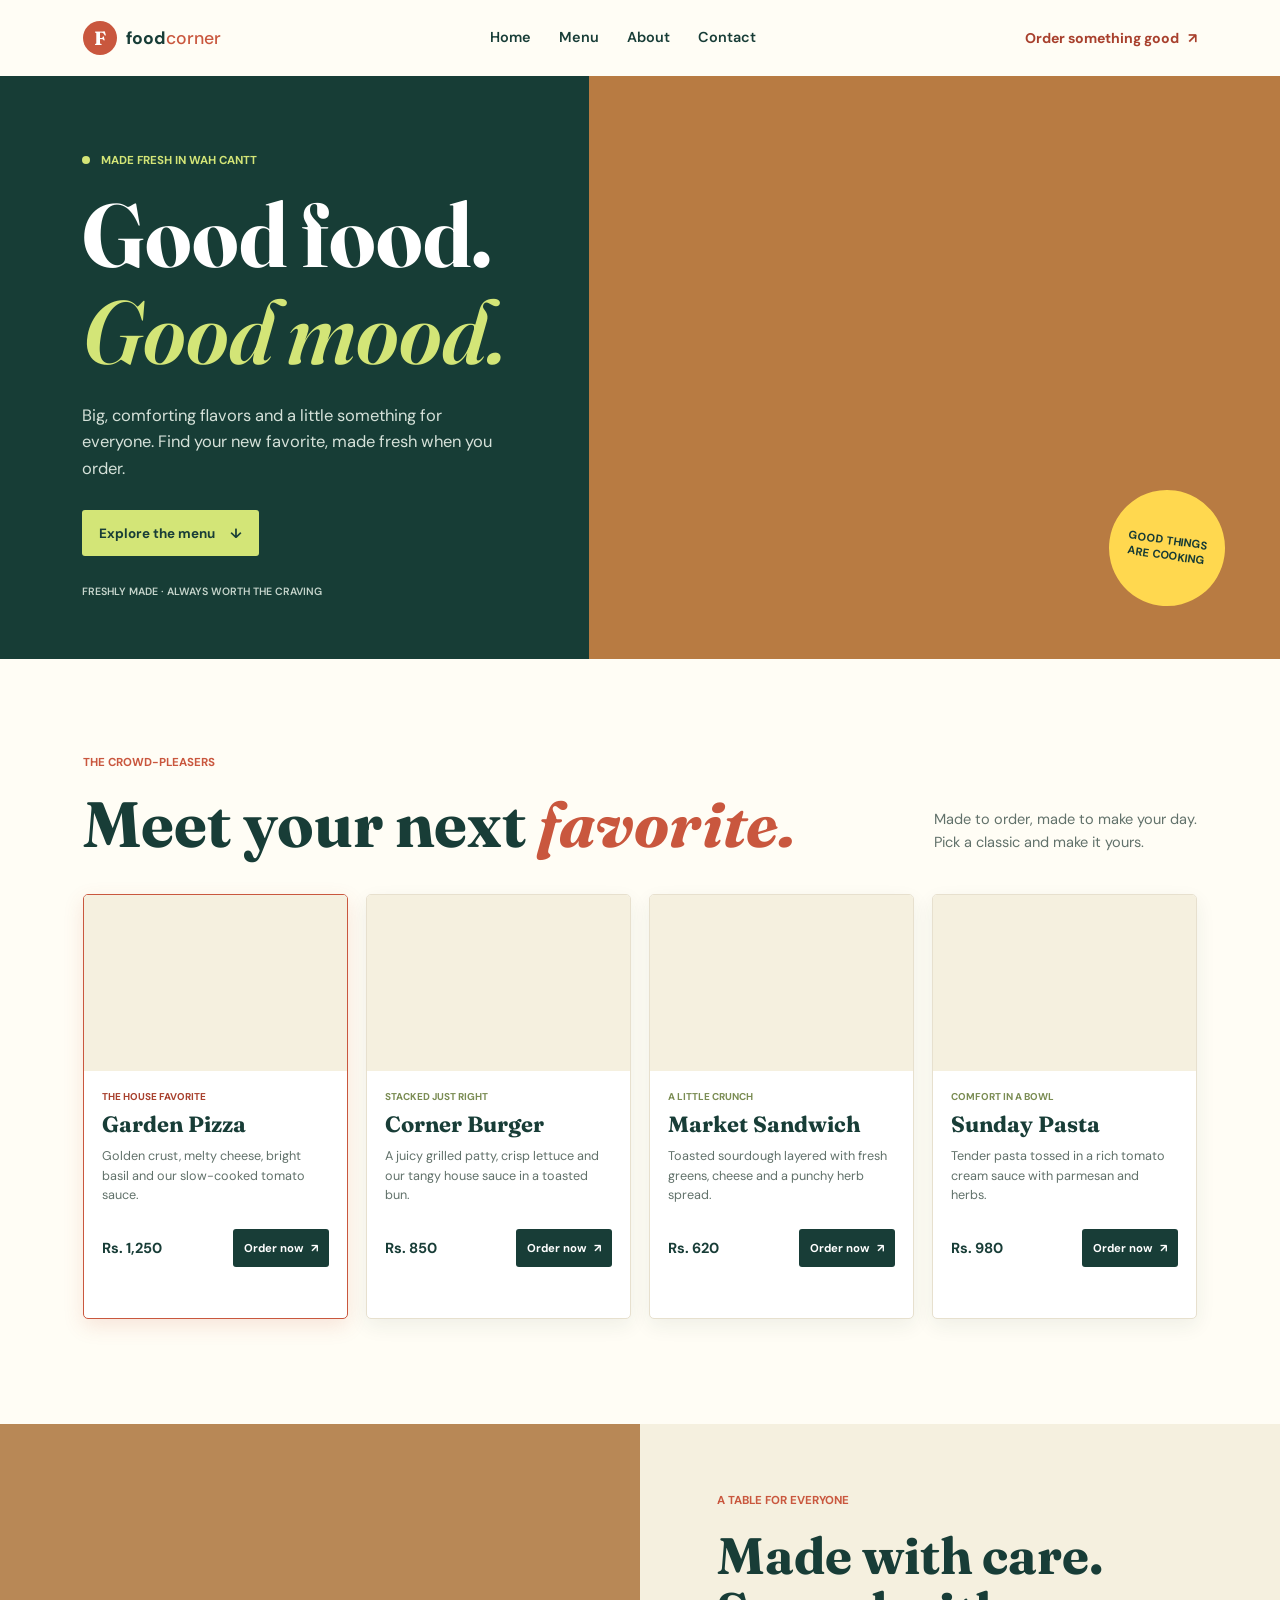
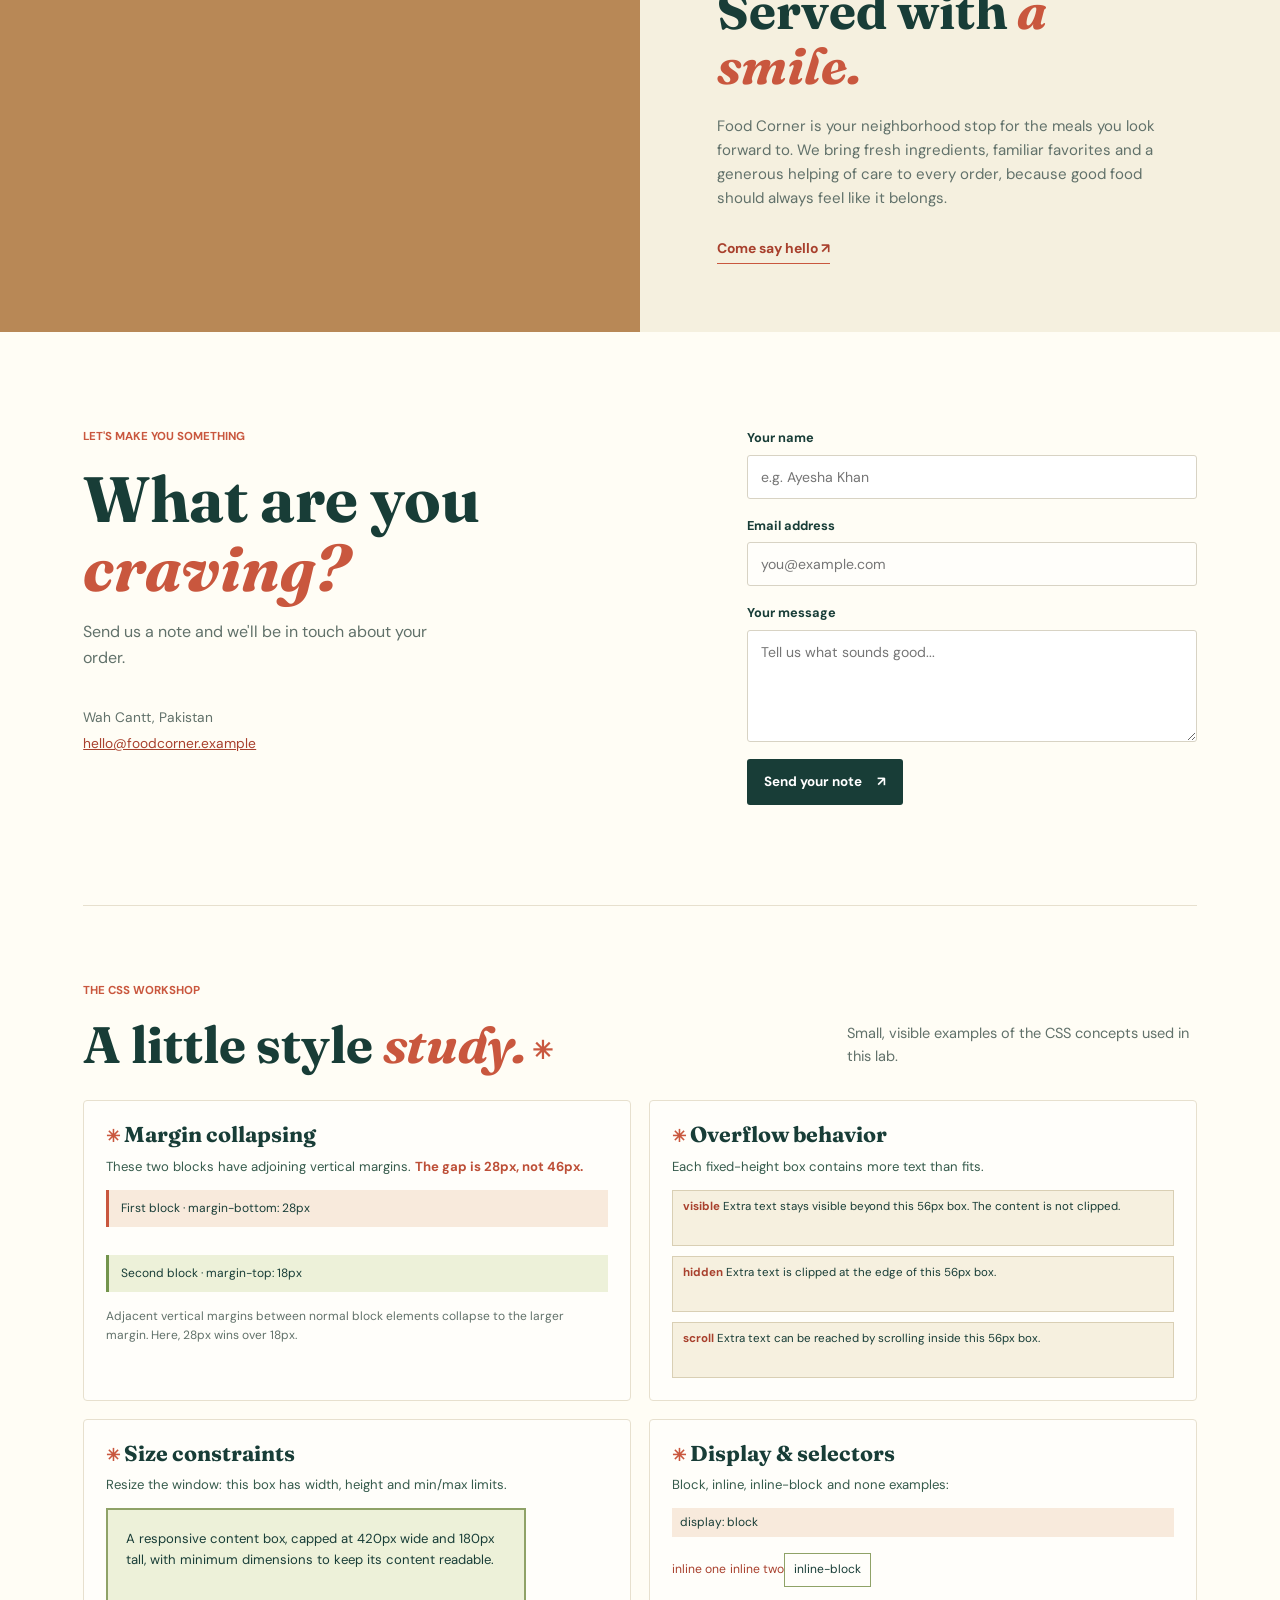
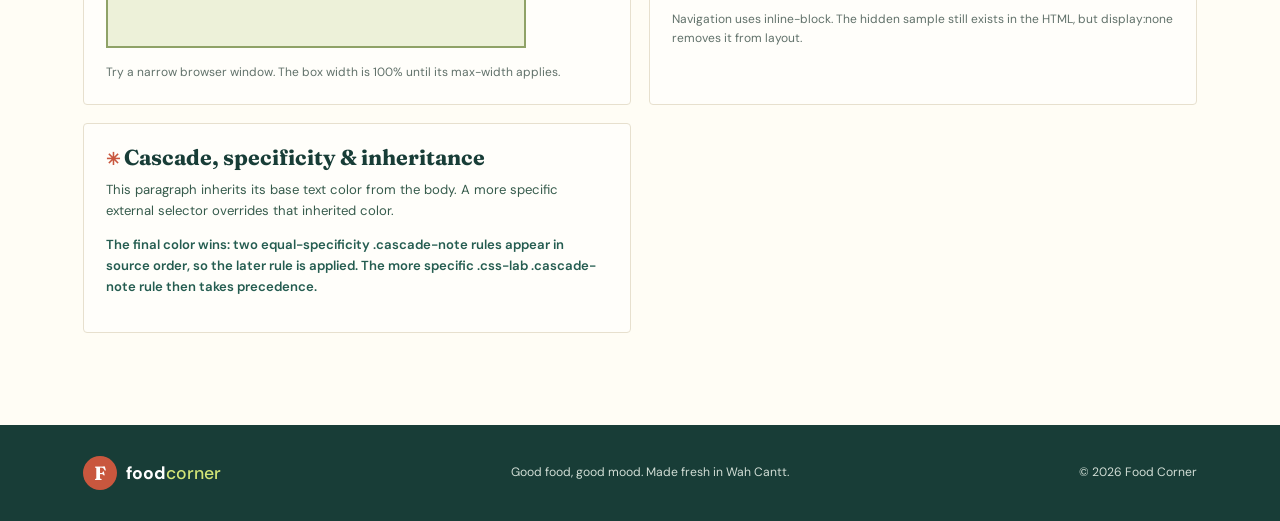
==== index.html @ ebe049f3 "Food Corner" ====
<!doctype html>
<html lang="en">
<head>
  <meta charset="utf-8">
  <meta name="viewport" content="width=device-width, initial-scale=1">
  <meta name="description" content="Fresh, feel-good favorites from Food Corner in Wah Cantt.">
  <title>Food Corner | Good food, good mood</title>
  <link rel="preconnect" href="https://fonts.googleapis.com">
  <link rel="preconnect" href="https://fonts.gstatic.com" crossorigin>
  <link href="https://fonts.googleapis.com/css2?family=DM+Sans:wght@400;500;600;700&family=Fraunces:opsz,wght@9..144,600;9..144,700&display=swap" rel="stylesheet">
  <link rel="stylesheet" href="style.css">
  <style>
    .lab-note strong { color: #bd4f37; }
    .collapse-first { margin-bottom: 28px; }
    .collapse-second { margin-top: 18px; }
  </style>
</head>
<body>
  <header class="site-header">
    <a class="brand" href="#home" aria-label="Food Corner home"><span class="brand-mark">F</span><span>food<span class="brand-light">corner</span></span></a>
    <nav class="main-nav" aria-label="Main navigation">
      <a href="#home">Home</a>
      <a href="#menu">Menu</a>
      <a href="#about">About</a>
      <a href="#contact">Contact</a>
    </nav>
    <a class="header-order" href="#menu">Order something good <span aria-hidden="true">↗</span></a>
  </header>

  <main>
    <section class="hero" id="home">
      <div class="hero-copy">
        <p class="eyebrow"><span class="eyebrow-dot"></span> MADE FRESH IN WAH CANTT</p>
        <h1>Good food.<br><span>Good mood.</span></h1>
        <p class="hero-intro">Big, comforting flavors and a little something for everyone. Find your new favorite, made fresh when you order.</p>
        <a class="button button-light" href="#menu">Explore the menu <span aria-hidden="true">↓</span></a>
        <p class="hero-footnote">FRESHLY MADE · ALWAYS WORTH THE CRAVING</p>
      </div>
      <div class="hero-visual" role="img" aria-label="Freshly baked pizza topped with basil">
        <span class="hero-sticker" style="background-color: #ffd84f; color: #173b35;">GOOD THINGS<br>ARE COOKING</span>
      </div>
    </section>

    <section class="menu-section section-wrap" id="menu">
      <div class="section-heading">
        <div><p class="eyebrow">THE CROWD-PLEASERS</p><h2>Meet your next <span>favorite.</span></h2></div>
        <p>Made to order, made to make your day.<br>Pick a classic and make it yours.</p>
      </div>
      <div class="food-grid">
        <article class="food-card" data-category="favorite">
          <div class="food-image pizza-image" role="img" aria-label="Cheese and basil pizza"></div>
          <div class="food-content"><p class="food-tag">THE HOUSE FAVORITE</p><h3>Garden Pizza</h3><p>Golden crust, melty cheese, bright basil and our slow-cooked tomato sauce.</p><div class="food-bottom"><strong>Rs. 1,250</strong><a class="button button-dark" href="#contact">Order now <span aria-hidden="true">↗</span></a></div></div>
        </article>
        <article class="food-card">
          <div class="food-image burger-image" role="img" aria-label="Juicy burger with lettuce and tomato"></div>
          <div class="food-content"><p class="food-tag">STACKED JUST RIGHT</p><h3>Corner Burger</h3><p>A juicy grilled patty, crisp lettuce and our tangy house sauce in a toasted bun.</p><div class="food-bottom"><strong>Rs. 850</strong><a class="button button-dark" href="#contact">Order now <span aria-hidden="true">↗</span></a></div></div>
        </article>
        <article class="food-card">
          <div class="food-image sandwich-image" role="img" aria-label="Toasted sandwich with fresh fillings"></div>
          <div class="food-content"><p class="food-tag">A LITTLE CRUNCH</p><h3>Market Sandwich</h3><p>Toasted sourdough layered with fresh greens, cheese and a punchy herb spread.</p><div class="food-bottom"><strong>Rs. 620</strong><a class="button button-dark" href="#contact">Order now <span aria-hidden="true">↗</span></a></div></div>
        </article>
        <article class="food-card">
          <div class="food-image pasta-image" role="img" aria-label="Pasta in rich tomato sauce"></div>
          <div class="food-content"><p class="food-tag">COMFORT IN A BOWL</p><h3>Sunday Pasta</h3><p>Tender pasta tossed in a rich tomato cream sauce with parmesan and herbs.</p><div class="food-bottom"><strong>Rs. 980</strong><a class="button button-dark" href="#contact">Order now <span aria-hidden="true">↗</span></a></div></div>
        </article>
      </div>
    </section>

    <section class="about-section" id="about">
      <div class="about-photo" role="img" aria-label="A meal ready to share around the table"></div>
      <div class="about-copy"><p class="eyebrow">A TABLE FOR EVERYONE</p><h2>Made with care.<br>Served with <span>a smile.</span></h2><p>Food Corner is your neighborhood stop for the meals you look forward to. We bring fresh ingredients, familiar favorites and a generous helping of care to every order, because good food should always feel like it belongs.</p><a class="text-link" href="#contact">Come say hello <span aria-hidden="true">↗</span></a></div>
    </section>

    <section class="contact-section section-wrap" id="contact">
      <div class="contact-copy"><p class="eyebrow">LET'S MAKE YOU SOMETHING</p><h2>What are you<br><span>craving?</span></h2><p>Send us a note and we'll be in touch about your order.</p><p class="contact-detail">Wah Cantt, Pakistan<br><a href="mailto:hello@foodcorner.example">hello@foodcorner.example</a></p></div>
      <form class="contact-form" action="#contact" method="get">
        <label for="name">Your name</label><input id="name" name="name" type="text" placeholder="e.g. Ayesha Khan" required>
        <label for="email">Email address</label><input id="email" name="email" type="email" placeholder="you@example.com" required>
        <label for="message">Your message</label><textarea id="message" name="message" rows="4" placeholder="Tell us what sounds good..." required></textarea>
        <button class="button button-dark submit-button" type="submit">Send your note <span aria-hidden="true">↗</span></button>
      </form>
    </section>

    <section class="css-lab section-wrap" aria-labelledby="lab-heading">
      <div class="section-heading lab-heading"><div><p class="eyebrow">THE CSS WORKSHOP</p><h2 id="lab-heading">A little style <span>study.</span></h2></div><p>Small, visible examples of the CSS concepts used in this lab.</p></div>
      <div class="lab-grid">
        <article class="lab-panel"><h3>Margin collapsing</h3><p class="lab-note">These two blocks have adjoining vertical margins. <strong>The gap is 28px, not 46px.</strong></p><div class="collapse-first">First block · margin-bottom: 28px</div><div class="collapse-second">Second block · margin-top: 18px</div><p class="lab-caption">Adjacent vertical margins between normal block elements collapse to the larger margin. Here, 28px wins over 18px.</p></article>
        <article class="lab-panel"><h3>Overflow behavior</h3><p class="lab-note">Each fixed-height box contains more text than fits.</p><div class="overflow-examples"><div class="overflow-box overflow-visible"><b>visible</b> Extra text stays visible beyond this 56px box. The content is not clipped.</div><div class="overflow-box overflow-hidden"><b>hidden</b> Extra text is clipped at the edge of this 56px box.</div><div class="overflow-box overflow-scroll"><b>scroll</b> Extra text can be reached by scrolling inside this 56px box.</div></div></article>
        <article class="lab-panel constraints-panel"><h3>Size constraints</h3><p class="lab-note">Resize the window: this box has width, height and min/max limits.</p><div class="constraint-box">A responsive content box, capped at 420px wide and 180px tall, with minimum dimensions to keep its content readable.</div><p class="lab-caption">Try a narrow browser window. The box width is 100% until its max-width applies.</p></article>
        <article class="lab-panel display-panel"><h3>Display &amp; selectors</h3><p class="lab-note">Block, inline, inline-block and none examples:</p><div class="display-samples"><span class="sample-block">display: block</span><span class="sample-inline">inline one</span> <span class="sample-inline">inline two</span><span class="sample-inline-block">inline-block</span><span class="sample-hidden">hidden with display: none</span></div><p class="lab-caption">Navigation uses inline-block. The hidden sample still exists in the HTML, but display:none removes it from layout.</p></article>
        <article class="lab-panel"><h3>Cascade, specificity &amp; inheritance</h3><p class="lab-note">This paragraph inherits its base text color from the body. A more specific external selector overrides that inherited color.</p><p class="cascade-note">The final color wins: two equal-specificity .cascade-note rules appear in source order, so the later rule is applied. The more specific .css-lab .cascade-note rule then takes precedence.</p></article>
      </div>
    </section>
  </main>

  <footer class="site-footer"><a class="brand footer-brand" href="#home"><span class="brand-mark">F</span><span>food<span class="brand-light">corner</span></span></a><p>Good food, good mood. Made fresh in Wah Cantt.</p><p>© 2026 Food Corner</p></footer>
</body>
</html>
---- style.css ----
:root {
  color-scheme: light;
  --ink: #183d37;
  --muted: #61716a;
  --paper: #fffdf5;
  --cream: #f5f0df;
  --tomato: #c9573e;
  --tomato-dark: #a8402d;
  --lime: #d3e577;
  --line: #e7e0ce;
  --display: "Fraunces", Georgia, serif;
  --body: "DM Sans", "Segoe UI", sans-serif;
}

* { box-sizing: border-box; }

html { scroll-behavior: smooth; }

body {
  margin: 0;
  background-color: var(--paper);
  color: var(--ink);
  font-family: var(--body);
  font-size: 16px;
  line-height: 1.6;
}

h1, h2, h3, p { margin-top: 0; }

h1, h2, h3 { font-family: var(--display); font-weight: 700; line-height: 1.08; }

h1, h2 { letter-spacing: 0; }

h2 { font-size: clamp(2.2rem, 5vw, 4rem); }

p { color: var(--muted); }

a { color: inherit; text-decoration: none; }

.site-header {
  min-height: 76px;
  padding: 0 6.5%;
  display: flex;
  align-items: center;
  justify-content: space-between;
  gap: 24px;
  background-color: var(--paper);
}

.brand { display: inline-flex; align-items: center; gap: 9px; font-weight: 700; font-size: 1.1rem; }
.brand-mark { display: inline-grid; place-items: center; width: 34px; height: 34px; border-radius: 50%; background-color: var(--tomato); color: white; font-family: var(--display); font-size: 1.2rem; }
.brand-light { color: var(--tomato); font-weight: 500; }

.main-nav a {
  display: inline-block;
  padding: 9px 12px;
  color: var(--ink);
  font-size: .9rem;
  font-weight: 600;
  transition: color .18s ease, background-color .18s ease;
}

.main-nav a:hover { color: var(--tomato-dark); background-color: #f7eadb; }
.main-nav a:focus-visible, .button:focus-visible, .text-link:focus-visible { outline: 3px solid var(--tomato); outline-offset: 3px; }
.header-order { color: var(--tomato-dark); font-size: .88rem; font-weight: 700; }
.header-order span { padding-left: 6px; }

.hero {
  min-height: 545px;
  display: grid;
  grid-template-columns: .92fr 1.08fr;
  background-color: #173d36;
  color: white;
}

#home { scroll-margin-top: 20px; }

.hero-copy { padding: 76px 10% 58px 14%; align-self: center; }
.eyebrow { margin-bottom: 17px; color: var(--tomato); font-size: .72rem; font-weight: 700; letter-spacing: 0; }
.hero .eyebrow { color: var(--lime); }
.eyebrow-dot { display: inline-block; width: 8px; height: 8px; margin-right: 8px; border-radius: 50%; background-color: var(--lime); }

.hero h1 { margin-bottom: 22px; color: white; font-size: clamp(3.4rem, 7vw, 6.2rem); }
.hero h1 span { color: var(--lime); font-style: italic; font-weight: 600; }
.hero-intro { max-width: 430px; margin-bottom: 28px; color: #d5e1d9; font-size: 1.03rem; }
.button { display: inline-flex; min-height: 46px; align-items: center; justify-content: center; gap: 15px; padding: 11px 17px; border: 0; border-radius: 3px; font: 700 .84rem var(--body); cursor: pointer; transition: background-color .18s ease, transform .18s ease; }
.button:hover { transform: translateY(-2px); }
.button-light { background-color: var(--lime); color: var(--ink); }
.button-light:hover { background-color: white; }
.button-dark { background-color: var(--ink); color: white; }
.button-dark:hover { background-color: var(--tomato-dark); }
.hero-footnote { margin: 28px 0 0; color: #c5d4cb; font-size: .66rem; font-weight: 600; }

.hero-visual {
  position: relative;
  min-height: 545px;
  background-color: #b87b42;
  background-image: url("https://images.unsplash.com/photo-1579751626657-72bc17010498?auto=format&fit=crop&w=1500&q=85");
  background-repeat: no-repeat;
  background-position: center;
  background-size: cover;
}
.hero-sticker { position: absolute; right: 8%; bottom: 9%; display: grid; width: 116px; height: 116px; place-content: center; border-radius: 50%; text-align: center; font-size: .7rem; font-weight: 700; line-height: 1.35; transform: rotate(8deg); }

.section-wrap { width: min(1120px, 87%); margin: 0 auto; }
.menu-section { padding-top: 95px; padding-bottom: 105px; }
.section-heading { display: flex; align-items: end; justify-content: space-between; gap: 30px; margin-bottom: 36px; }
.section-heading h2 { margin-bottom: 0; }
.section-heading h2 span, .about-copy h2 span, .contact-copy h2 span { color: var(--tomato); font-style: italic; }
.section-heading > p { margin-bottom: 4px; font-size: .91rem; }

.food-grid { display: grid; grid-template-columns: repeat(4, minmax(0, 1fr)); gap: 18px; }
.food-card {
  width: 100%;
  height: 100%;
  min-height: 425px;
  max-height: 490px;
  overflow: hidden;
  border: 1px solid var(--line);
  border-radius: 5px;
  background-color: white;
  box-shadow: 0 7px 20px rgb(31 50 40 / 7%);
  transition: transform .2s ease, box-shadow .2s ease;
}
.food-card:hover { transform: translateY(-4px); box-shadow: 0 13px 28px rgb(31 50 40 / 13%); }
.food-card:first-child { border-color: var(--tomato); box-shadow: 0 7px 20px rgb(201 87 62 / 15%); }
.food-card:first-child .food-tag { color: var(--tomato-dark); }

.food-image { height: 176px; background-color: var(--cream); background-repeat: no-repeat; background-position: center; background-size: cover; }
.pizza-image { background-image: url("https://images.unsplash.com/photo-1579751626657-72bc17010498?auto=format&fit=crop&w=700&q=80"); }
.burger-image { background-image: url("https://images.unsplash.com/photo-1568901346375-23c9450c58cd?auto=format&fit=crop&w=700&q=80"); }
.sandwich-image { background-image: url("https://images.unsplash.com/photo-1528735602780-2552fd46c7af?auto=format&fit=crop&w=700&q=80"); }
.pasta-image { background-image: url("https://images.unsplash.com/photo-1473093295043-cdd812d0e601?auto=format&fit=crop&w=700&q=80"); }
.food-content { padding: 18px; }
.food-tag { margin-bottom: 8px; color: #7a8c53; font-size: .62rem; font-weight: 700; }
.food-content h3 { margin-bottom: 9px; color: var(--ink); font-size: 1.38rem; }
.food-card .food-content p:not(.food-tag) { min-height: 68px; margin-bottom: 15px; font-size: .79rem; line-height: 1.55; }
.food-bottom { display: flex; align-items: center; justify-content: space-between; gap: 8px; }
.food-bottom strong { font-size: .91rem; }
.food-bottom .button { min-height: 38px; gap: 8px; padding: 8px 11px; font-size: .71rem; }

.about-section { display: grid; min-height: 425px; grid-template-columns: 1fr 1fr; background-color: var(--cream); }
.about-photo { min-height: 425px; background-color: #b88856; background-image: url("https://images.unsplash.com/photo-1547592180-85f173990554?auto=format&fit=crop&w=1100&q=85"); background-repeat: no-repeat; background-position: center; background-size: cover; }
.about-copy { align-self: center; max-width: 610px; padding: 68px 12%; }
.about-copy h2 { margin-bottom: 20px; font-size: clamp(2.25rem, 4vw, 3.6rem); }
.about-copy > p:not(.eyebrow) { max-width: 460px; margin-bottom: 25px; font-size: .94rem; }
.text-link { display: inline-block; border-bottom: 1px solid var(--tomato); padding-bottom: 4px; color: var(--tomato-dark); font-size: .87rem; font-weight: 700; }

.contact-section { display: grid; grid-template-columns: 1fr .85fr; gap: 12%; padding-top: 96px; padding-bottom: 100px; }
.contact-copy h2 { margin-bottom: 17px; font-size: clamp(2.5rem, 5vw, 4.3rem); }
.contact-copy > p:not(.eyebrow) { max-width: 370px; }
.contact-detail { padding-top: 18px; font-size: .86rem; line-height: 1.9; }
.contact-detail a { color: var(--tomato-dark); text-decoration: underline; }
.contact-form { display: grid; grid-template-columns: 1fr; }
.contact-form label { margin-bottom: 6px; color: var(--ink); font-size: .8rem; font-weight: 700; }
.contact-form input, .contact-form textarea { width: 100%; margin-bottom: 17px; border: 1px solid #d8d3c4; border-radius: 3px; padding: 12px 13px; background-color: white; color: var(--ink); font: 400 .88rem var(--body); }
.contact-form input:focus, .contact-form textarea:focus { border-color: var(--tomato); outline: 2px solid rgb(201 87 62 / 17%); }
.contact-form textarea { min-height: 112px; resize: vertical; }
.contact-form input[type="email"] { background-color: #fffefa; }
.submit-button { justify-self: start; }

.css-lab { padding-top: 76px; padding-bottom: 92px; border-top: 1px solid var(--line); }
.lab-heading { margin-bottom: 28px; }
.lab-heading h2 { font-size: clamp(2rem, 4vw, 3.2rem); }
.lab-heading > p { max-width: 350px; }
.lab-grid { display: grid; grid-template-columns: repeat(2, minmax(0, 1fr)); gap: 18px; }
.lab-panel { min-width: 0; padding: 22px; border: 1px solid var(--line); border-radius: 4px; background-color: #fffefa; }
.lab-panel h3 { margin-bottom: 9px; font-size: 1.35rem; }
.lab-panel p { font-size: .82rem; }
.lab-note { color: #53645c; }
.lab-panel .lab-note { color: #365b4c; }
.lab-caption { margin: 15px 0 0; font-size: .75rem !important; }
.collapse-first, .collapse-second { padding: 9px 12px; border-left: 3px solid var(--tomato); background-color: #f8eadc; color: var(--ink); font-size: .75rem; }
.collapse-second { border-color: #73944c; background-color: #edf1d9; }
.overflow-examples { display: grid; gap: 10px; }
.overflow-box { height: 56px; padding: 8px 10px; border: 1px solid #d9cfb4; background-color: #f6f0df; font-size: .72rem; line-height: 1.45; }
.overflow-box b { color: var(--tomato-dark); }
.overflow-visible { overflow: visible; }
.overflow-hidden { overflow: hidden; }
.overflow-scroll { overflow: scroll; }
.constraint-box { width: 100%; height: 140px; min-width: 170px; max-width: 420px; min-height: 120px; max-height: 180px; padding: 18px; border: 2px solid #8fa267; background-color: #edf1d9; color: var(--ink); font-size: .82rem; }
.sample-block { display: block; margin-bottom: 8px; padding: 5px 8px; background-color: #f8eadc; font-size: .75rem; }
.sample-inline { display: inline; color: var(--tomato-dark); font-size: .76rem; }
.sample-inline-block { display: inline-block; margin: 8px 0; padding: 6px 9px; border: 1px solid #8fa267; font-size: .75rem; }
.sample-hidden { display: none; }
.cascade-note { color: #a8402d; font-weight: 600; }
.cascade-note { color: #657f38; }
.css-lab .cascade-note { color: #245c50; }

.lab-panel h3::before { content: "✳ "; color: var(--tomato); font-family: var(--body); font-size: .8em; }
.lab-heading h2::after { content: " ✳"; color: var(--tomato); font-family: var(--body); font-size: .48em; vertical-align: middle; }

.site-footer { display: flex; min-height: 96px; align-items: center; justify-content: space-between; gap: 18px; padding: 18px 6.5%; background-color: var(--ink); color: white; }
.footer-brand .brand-light { color: var(--lime); }
.site-footer p { margin: 0; color: #d1ddd5; font-size: .76rem; }

@media (max-width: 900px) {
  .site-header { padding-right: 5%; padding-left: 5%; }
  .header-order { display: none; }
  .hero-copy { padding-left: 10%; }
  .food-grid { grid-template-columns: repeat(2, minmax(0, 1fr)); }
  .food-card { min-height: 405px; }
  .food-image { height: 205px; }
  .about-copy { padding-right: 9%; padding-left: 9%; }
  .contact-section { gap: 8%; }
}

@media (max-width: 620px) {
  .site-header { min-height: 68px; flex-wrap: wrap; gap: 4px; padding: 12px 6%; }
  .main-nav { width: 100%; order: 2; display: flex; justify-content: space-between; }
  .main-nav a { padding: 6px 5px; font-size: .79rem; }
  .hero { grid-template-columns: 1fr; }
  .hero-copy { padding: 62px 8% 48px; }
  .hero h1 { font-size: 3.65rem; }
  .hero-visual { min-height: 320px; }
  .section-wrap { width: 88%; }
  .menu-section { padding-top: 70px; padding-bottom: 72px; }
  .section-heading { display: block; }
  .section-heading > p { margin-top: 16px; }
  .food-grid { grid-template-columns: 1fr; gap: 15px; }
  .food-card { min-height: initial; max-height: none; }
  .food-image { height: 225px; }
  .food-card .food-content p:not(.food-tag) { min-height: initial; }
  .about-section { grid-template-columns: 1fr; }
  .about-photo { min-height: 290px; }
  .about-copy { padding: 54px 8%; }
  .contact-section { grid-template-columns: 1fr; gap: 28px; padding-top: 70px; padding-bottom: 75px; }
  .css-lab { padding-top: 60px; padding-bottom: 70px; }
  .lab-grid { grid-template-columns: 1fr; }
  .site-footer { align-items: flex-start; flex-direction: column; gap: 9px; padding: 22px 6%; }
}
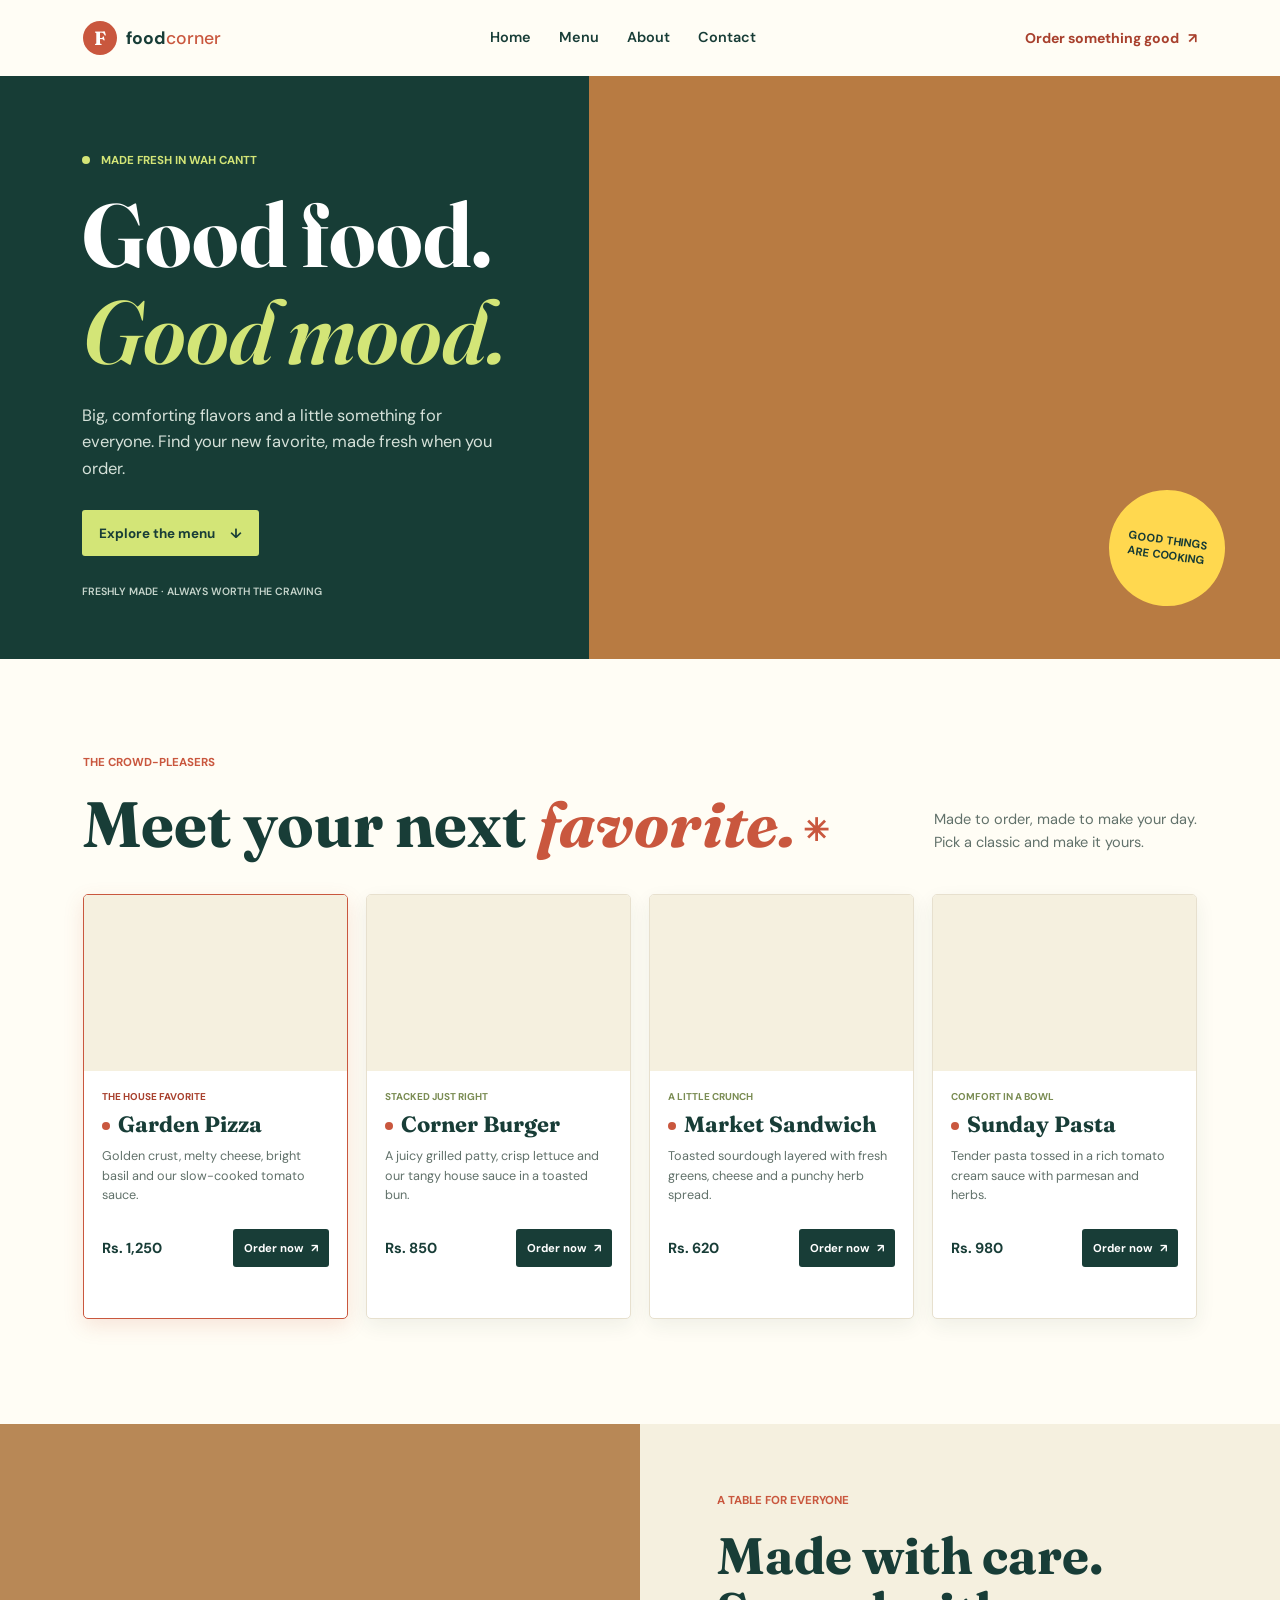
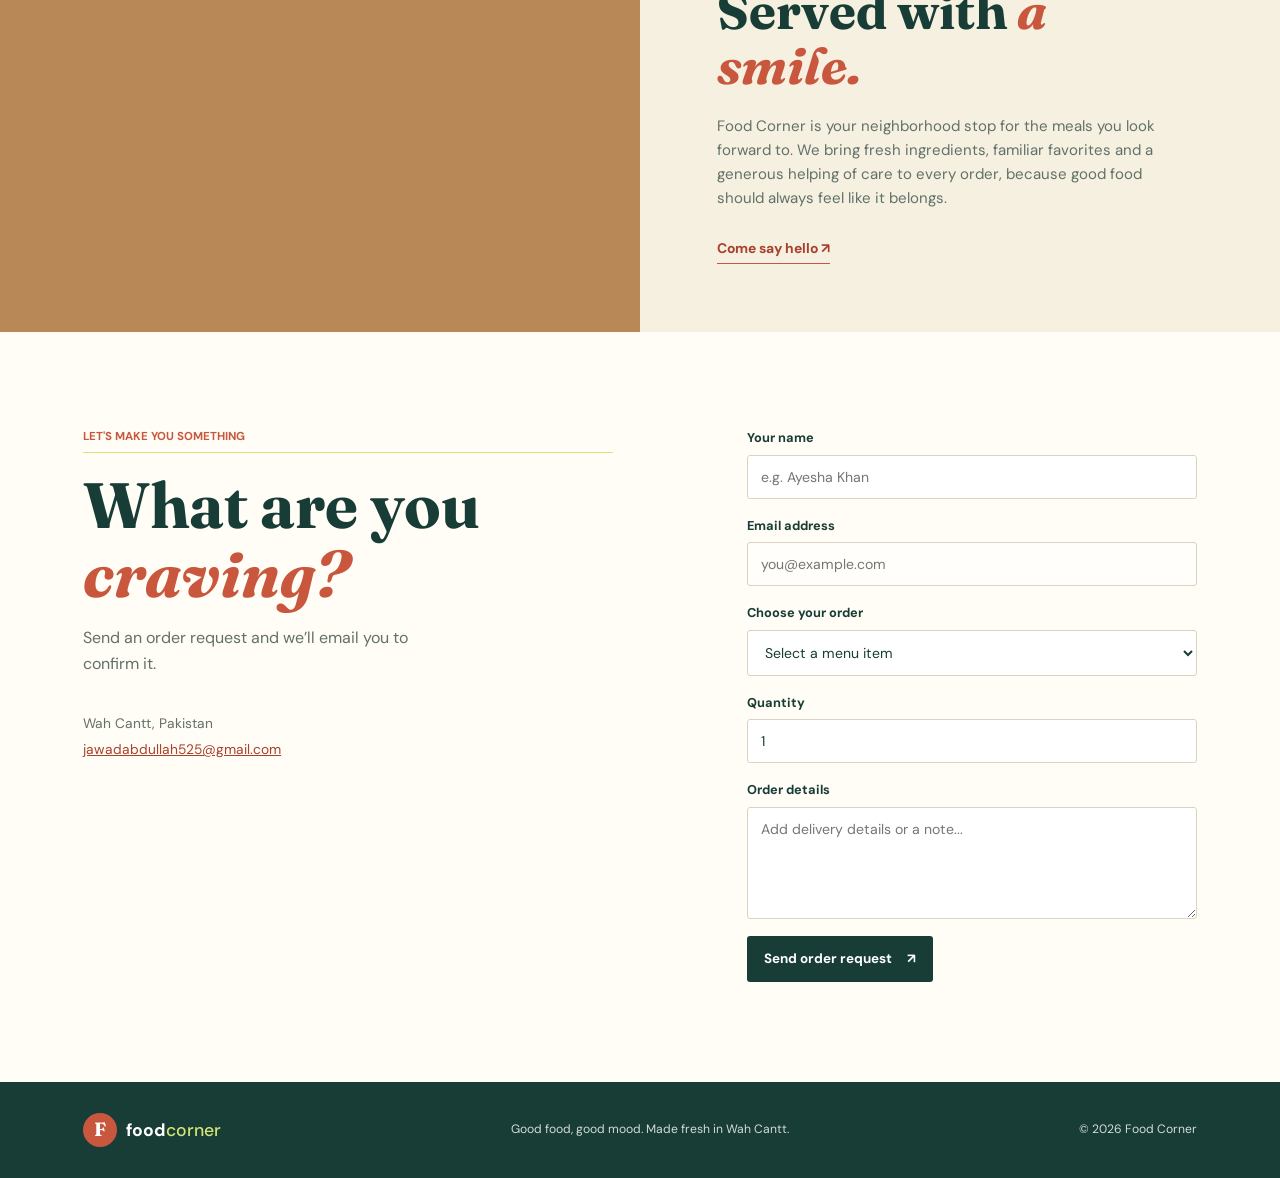
==== commit 5eabe2e1: "Food Corner" ====
--- a/index.html
+++ b/index.html
@@ -10,9 +10,7 @@
   <link href="https://fonts.googleapis.com/css2?family=DM+Sans:wght@400;500;600;700&family=Fraunces:opsz,wght@9..144,600;9..144,700&display=swap" rel="stylesheet">
   <link rel="stylesheet" href="style.css">
   <style>
-    .lab-note strong { color: #bd4f37; }
-    .collapse-first { margin-bottom: 28px; }
-    .collapse-second { margin-top: 18px; }
+    .contact-copy .eyebrow { border-bottom: 1px solid #d3e577; padding-bottom: 5px; }
   </style>
 </head>
 <body>
@@ -72,25 +70,19 @@
     </section>
 
     <section class="contact-section section-wrap" id="contact">
-      <div class="contact-copy"><p class="eyebrow">LET'S MAKE YOU SOMETHING</p><h2>What are you<br><span>craving?</span></h2><p>Send us a note and we'll be in touch about your order.</p><p class="contact-detail">Wah Cantt, Pakistan<br><a href="mailto:hello@foodcorner.example">hello@foodcorner.example</a></p></div>
-      <form class="contact-form" action="#contact" method="get">
+      <div class="contact-copy"><p class="eyebrow">LET'S MAKE YOU SOMETHING</p><h2>What are you<br><span>craving?</span></h2><p>Send an order request and we’ll email you to confirm it.</p><p class="contact-detail">Wah Cantt, Pakistan<br><a href="mailto:jawadabdullah525@gmail.com">jawadabdullah525@gmail.com</a></p></div>
+      <form class="contact-form" action="https://formsubmit.co/jawadabdullah525@gmail.com" method="POST">
+        <input type="hidden" name="_subject" value="New Food Corner order request">
+        <input type="hidden" name="_template" value="table">
         <label for="name">Your name</label><input id="name" name="name" type="text" placeholder="e.g. Ayesha Khan" required>
         <label for="email">Email address</label><input id="email" name="email" type="email" placeholder="you@example.com" required>
-        <label for="message">Your message</label><textarea id="message" name="message" rows="4" placeholder="Tell us what sounds good..." required></textarea>
-        <button class="button button-dark submit-button" type="submit">Send your note <span aria-hidden="true">↗</span></button>
+        <label for="item">Choose your order</label><select id="item" name="item" required><option value="" disabled selected>Select a menu item</option><option>Garden Pizza</option><option>Corner Burger</option><option>Market Sandwich</option><option>Sunday Pasta</option></select>
+        <label for="quantity">Quantity</label><input id="quantity" name="quantity" type="number" min="1" max="20" value="1" required>
+        <label for="message">Order details</label><textarea id="message" name="message" rows="4" placeholder="Add delivery details or a note..." required></textarea>
+        <button class="button button-dark submit-button" type="submit">Send order request <span aria-hidden="true">↗</span></button>
       </form>
     </section>
 
-    <section class="css-lab section-wrap" aria-labelledby="lab-heading">
-      <div class="section-heading lab-heading"><div><p class="eyebrow">THE CSS WORKSHOP</p><h2 id="lab-heading">A little style <span>study.</span></h2></div><p>Small, visible examples of the CSS concepts used in this lab.</p></div>
-      <div class="lab-grid">
-        <article class="lab-panel"><h3>Margin collapsing</h3><p class="lab-note">These two blocks have adjoining vertical margins. <strong>The gap is 28px, not 46px.</strong></p><div class="collapse-first">First block · margin-bottom: 28px</div><div class="collapse-second">Second block · margin-top: 18px</div><p class="lab-caption">Adjacent vertical margins between normal block elements collapse to the larger margin. Here, 28px wins over 18px.</p></article>
-        <article class="lab-panel"><h3>Overflow behavior</h3><p class="lab-note">Each fixed-height box contains more text than fits.</p><div class="overflow-examples"><div class="overflow-box overflow-visible"><b>visible</b> Extra text stays visible beyond this 56px box. The content is not clipped.</div><div class="overflow-box overflow-hidden"><b>hidden</b> Extra text is clipped at the edge of this 56px box.</div><div class="overflow-box overflow-scroll"><b>scroll</b> Extra text can be reached by scrolling inside this 56px box.</div></div></article>
-        <article class="lab-panel constraints-panel"><h3>Size constraints</h3><p class="lab-note">Resize the window: this box has width, height and min/max limits.</p><div class="constraint-box">A responsive content box, capped at 420px wide and 180px tall, with minimum dimensions to keep its content readable.</div><p class="lab-caption">Try a narrow browser window. The box width is 100% until its max-width applies.</p></article>
-        <article class="lab-panel display-panel"><h3>Display &amp; selectors</h3><p class="lab-note">Block, inline, inline-block and none examples:</p><div class="display-samples"><span class="sample-block">display: block</span><span class="sample-inline">inline one</span> <span class="sample-inline">inline two</span><span class="sample-inline-block">inline-block</span><span class="sample-hidden">hidden with display: none</span></div><p class="lab-caption">Navigation uses inline-block. The hidden sample still exists in the HTML, but display:none removes it from layout.</p></article>
-        <article class="lab-panel"><h3>Cascade, specificity &amp; inheritance</h3><p class="lab-note">This paragraph inherits its base text color from the body. A more specific external selector overrides that inherited color.</p><p class="cascade-note">The final color wins: two equal-specificity .cascade-note rules appear in source order, so the later rule is applied. The more specific .css-lab .cascade-note rule then takes precedence.</p></article>
-      </div>
-    </section>
   </main>
 
   <footer class="site-footer"><a class="brand footer-brand" href="#home"><span class="brand-mark">F</span><span>food<span class="brand-light">corner</span></span></a><p>Good food, good mood. Made fresh in Wah Cantt.</p><p>© 2026 Food Corner</p></footer>
--- a/style.css
+++ b/style.css
@@ -153,42 +153,14 @@
 .contact-detail a { color: var(--tomato-dark); text-decoration: underline; }
 .contact-form { display: grid; grid-template-columns: 1fr; }
 .contact-form label { margin-bottom: 6px; color: var(--ink); font-size: .8rem; font-weight: 700; }
-.contact-form input, .contact-form textarea { width: 100%; margin-bottom: 17px; border: 1px solid #d8d3c4; border-radius: 3px; padding: 12px 13px; background-color: white; color: var(--ink); font: 400 .88rem var(--body); }
-.contact-form input:focus, .contact-form textarea:focus { border-color: var(--tomato); outline: 2px solid rgb(201 87 62 / 17%); }
+.contact-form input, .contact-form select, .contact-form textarea { width: 100%; margin-bottom: 17px; border: 1px solid #d8d3c4; border-radius: 3px; padding: 12px 13px; background-color: white; color: var(--ink); font: 400 .88rem var(--body); }
+.contact-form input:focus, .contact-form select:focus, .contact-form textarea:focus { border-color: var(--tomato); outline: 2px solid rgb(201 87 62 / 17%); }
 .contact-form textarea { min-height: 112px; resize: vertical; }
 .contact-form input[type="email"] { background-color: #fffefa; }
 .submit-button { justify-self: start; }
 
-.css-lab { padding-top: 76px; padding-bottom: 92px; border-top: 1px solid var(--line); }
-.lab-heading { margin-bottom: 28px; }
-.lab-heading h2 { font-size: clamp(2rem, 4vw, 3.2rem); }
-.lab-heading > p { max-width: 350px; }
-.lab-grid { display: grid; grid-template-columns: repeat(2, minmax(0, 1fr)); gap: 18px; }
-.lab-panel { min-width: 0; padding: 22px; border: 1px solid var(--line); border-radius: 4px; background-color: #fffefa; }
-.lab-panel h3 { margin-bottom: 9px; font-size: 1.35rem; }
-.lab-panel p { font-size: .82rem; }
-.lab-note { color: #53645c; }
-.lab-panel .lab-note { color: #365b4c; }
-.lab-caption { margin: 15px 0 0; font-size: .75rem !important; }
-.collapse-first, .collapse-second { padding: 9px 12px; border-left: 3px solid var(--tomato); background-color: #f8eadc; color: var(--ink); font-size: .75rem; }
-.collapse-second { border-color: #73944c; background-color: #edf1d9; }
-.overflow-examples { display: grid; gap: 10px; }
-.overflow-box { height: 56px; padding: 8px 10px; border: 1px solid #d9cfb4; background-color: #f6f0df; font-size: .72rem; line-height: 1.45; }
-.overflow-box b { color: var(--tomato-dark); }
-.overflow-visible { overflow: visible; }
-.overflow-hidden { overflow: hidden; }
-.overflow-scroll { overflow: scroll; }
-.constraint-box { width: 100%; height: 140px; min-width: 170px; max-width: 420px; min-height: 120px; max-height: 180px; padding: 18px; border: 2px solid #8fa267; background-color: #edf1d9; color: var(--ink); font-size: .82rem; }
-.sample-block { display: block; margin-bottom: 8px; padding: 5px 8px; background-color: #f8eadc; font-size: .75rem; }
-.sample-inline { display: inline; color: var(--tomato-dark); font-size: .76rem; }
-.sample-inline-block { display: inline-block; margin: 8px 0; padding: 6px 9px; border: 1px solid #8fa267; font-size: .75rem; }
-.sample-hidden { display: none; }
-.cascade-note { color: #a8402d; font-weight: 600; }
-.cascade-note { color: #657f38; }
-.css-lab .cascade-note { color: #245c50; }
-
-.lab-panel h3::before { content: "✳ "; color: var(--tomato); font-family: var(--body); font-size: .8em; }
-.lab-heading h2::after { content: " ✳"; color: var(--tomato); font-family: var(--body); font-size: .48em; vertical-align: middle; }
+.food-content h3::before { content: ""; display: inline-block; width: 8px; height: 8px; margin: 0 8px 2px 0; border-radius: 50%; background-color: var(--tomato); }
+.menu-section h2::after { content: " ✳"; color: var(--tomato); font-family: var(--body); font-size: .48em; vertical-align: middle; }
 
 .site-footer { display: flex; min-height: 96px; align-items: center; justify-content: space-between; gap: 18px; padding: 18px 6.5%; background-color: var(--ink); color: white; }
 .footer-brand .brand-light { color: var(--lime); }
@@ -225,7 +197,5 @@
   .about-photo { min-height: 290px; }
   .about-copy { padding: 54px 8%; }
   .contact-section { grid-template-columns: 1fr; gap: 28px; padding-top: 70px; padding-bottom: 75px; }
-  .css-lab { padding-top: 60px; padding-bottom: 70px; }
-  .lab-grid { grid-template-columns: 1fr; }
   .site-footer { align-items: flex-start; flex-direction: column; gap: 9px; padding: 22px 6%; }
 }
